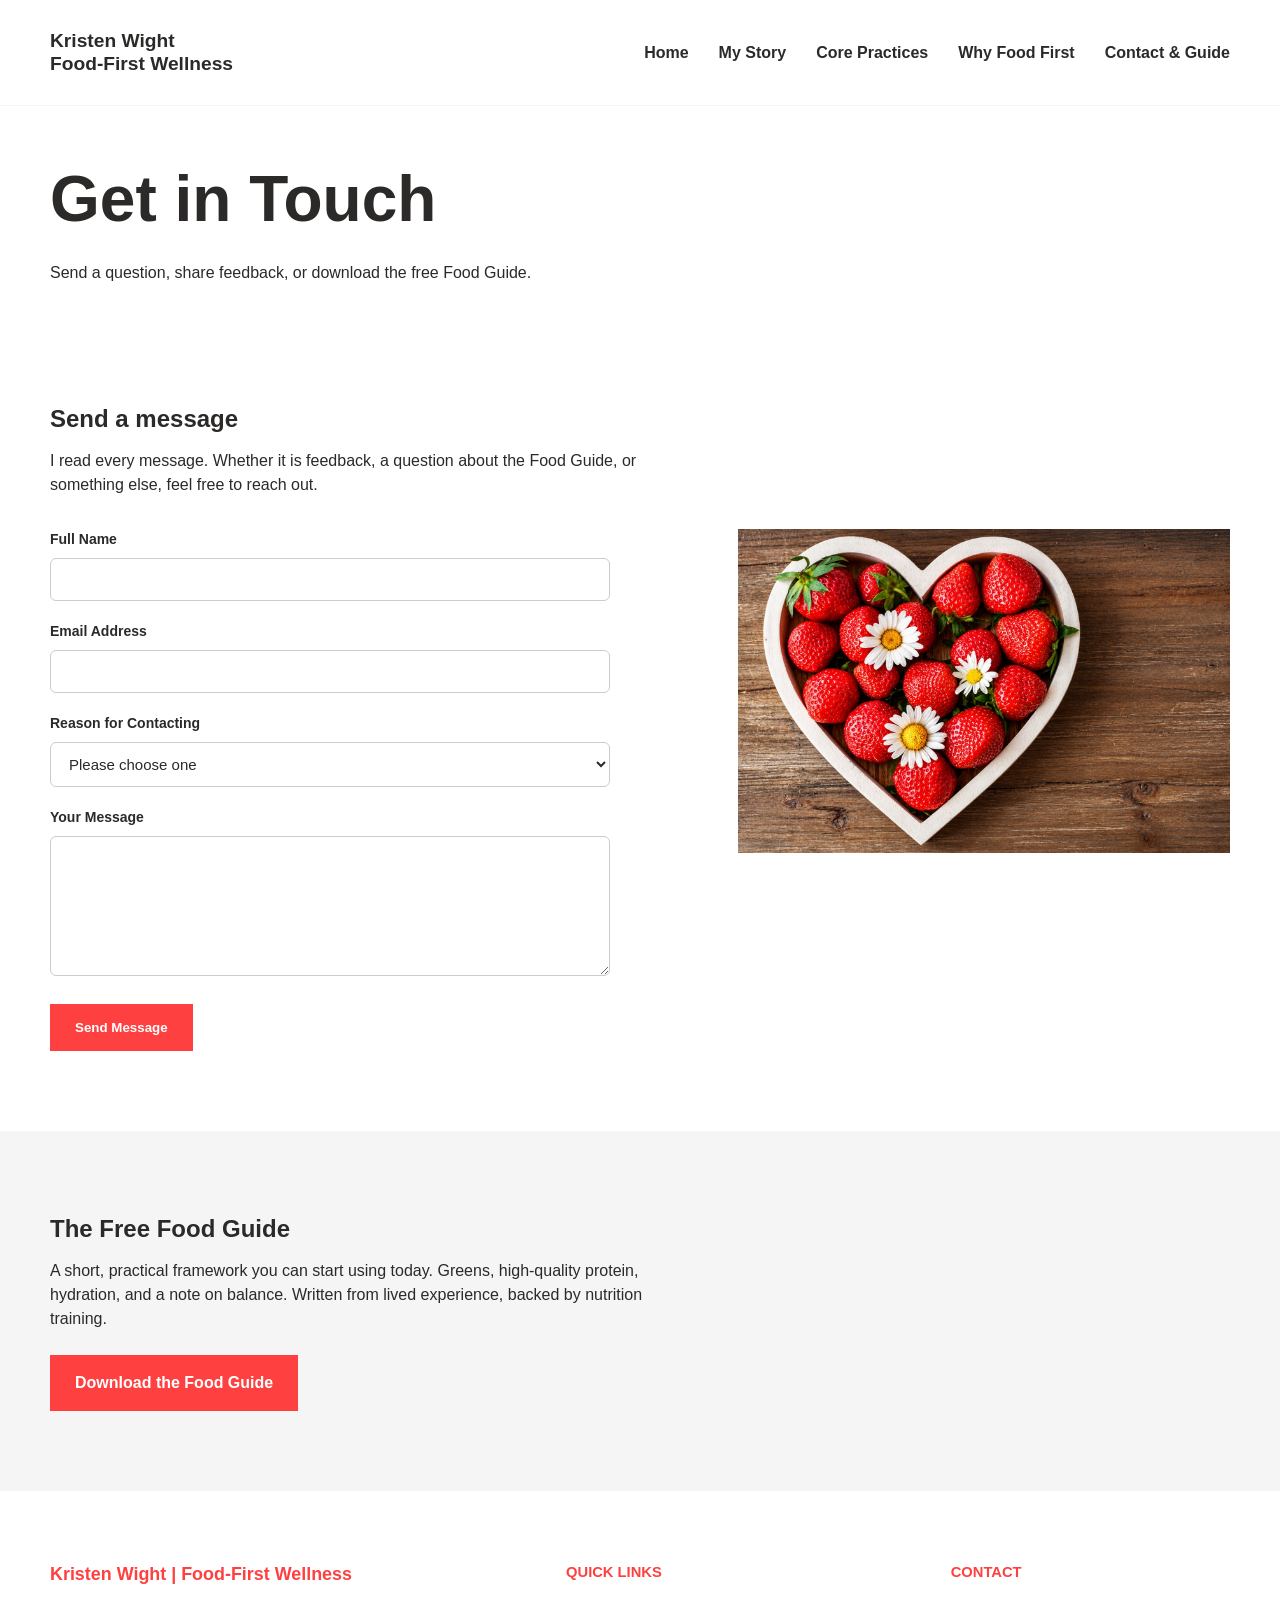
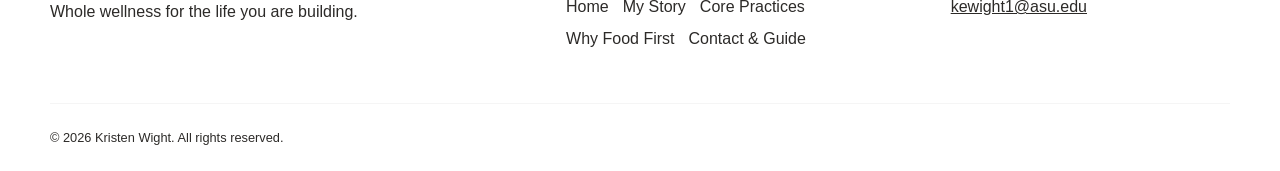
==== contact.html @ b9327a2f "add images to contact and story pages. Update styles.css" ====
<!DOCTYPE html>
<html lang="en">
<head>
  <meta charset="UTF-8">
  <meta name="viewport" content="width=device-width, initial-scale=1.0">
  <meta name="description" content="Get in touch, ask a question, or download the free Food Guide. A food-first, lifestyle-first starting point for feeling like yourself again.">
  <title>Contact & Guide | Kristen Wight | Food-First Wellness</title>
  <link rel="stylesheet" href="styles.css">
</head>
<body>
  <header class="site-header">
    <div class="container header-inner">
      <a class="brand" href="#home" aria-label="Kristen Wight Food-First Wellness home">
        <span>Kristen Wight</span>
        <span>Food-First Wellness</span>
      </a>
      <button class="menu-toggle" type="button" aria-label="Open navigation">
      </button>
      <nav class="main-nav" aria-label="Primary navigation">
        <a href="index.html">Home</a>
        <a href="story.html">My Story</a>
        <a href="practices.html">Core Practices</a>
        <a href="foodfirst.html">Why Food First</a>
        <a href="contact.html">Contact &amp; Guide</a>
      </nav>
    </div>
  </header>
  <main>
   <section class="page-hero">
    <div class="container">
      <h1>Get in Touch</h1>
      <p class="subhead">Send a question, share feedback, or download the free Food Guide.</p>
    </div>
   </section> 
<section class="contact-form">
  <div class="container">
    <h2>Send a message</h2>
    <p>I read every message. Whether it is feedback, a question about the Food Guide, or something else, feel free to reach out.</p>
    <div class="contact-grid">
      <form action="#" method="post">
        <div class="form-field">
          <label for="name">Full Name</label>
          <input type="text" id="name" name="name" required>
        </div>
        <div class="form-field">
          <label for="email">Email Address</label>
          <input type="email" id="email" name="email" required>
        </div>
        <div class="form-field">
          <label for="reason">Reason for Contacting</label>
          <select id="reason" name="reason" required>
            <option value="">Please choose one</option>
            <option value="feedback">Feedback</option>
            <option value="food-guide-question">Food Guide Question</option>
            <option value="general">General Message</option>
          </select>
        </div>
        <div class="form-field">
          <label for="message">Your Message</label>
          <textarea id="message" name="message" rows="6" required></textarea>
        </div>
        <button type="submit" class="button">Send Message</button>
      </form>
      <div class="contact-image">
        <img src="contact-image.jpg" alt="A heart-shaped container of strawberries on a wooden surface">
      </div>
    </div>
  </div>
</section>
   <section class="download-guide">
    <div class="container">
      <h2>The Free Food Guide</h2>
      <p>A short, practical framework you can start using today. Greens, high-quality protein, hydration, and a note on balance. Written from lived experience, backed by nutrition training.</p>
      <a href="food-guide.pdf" class="button" download>Download the Food Guide</a>
    </div>
   </section>
  </main>
  <footer class="site-footer" id="contact">
    <div class="container footer-grid">
      <div>
        <h2>Kristen Wight | Food-First Wellness</h2>
        <p>Whole wellness for the life you are building.</p>
      </div>
      <div>
        <h3>Quick Links</h3>
        <nav class="footer-nav" aria-label="Footer navigation">
          <a href="#home">Home</a>
          <a href="#story">My Story</a>
          <a href="#practices">Core Practices</a>
          <a href="#why-food-first">Why Food First</a>
          <a href="#contact">Contact &amp; Guide</a>
        </nav>
      </div>
      <div>
        <h3>Contact</h3>
        <a href="mailto:kewight1@asu.edu">kewight1@asu.edu</a>
      </div>
    </div>
    <div class="container copyright">
      <p>&copy; 2026 Kristen Wight. All rights reserved.</p>
    </div>
  </footer>
</body>
</html>
---- styles.css ----
* { box-sizing: border-box;}
:root {
  --text: #2C2A28;
  --background: #FFFFFF;
  --primary: #1F1F1F;
  --secondary: #f5f5f5;
  --accent: #FF4040;
  --max-width: 1180px;
}
body {
  margin: 0;
  color: var(--text);
  background: var(--background);
  font-family: "Montserrat", Arial, Helvetica, sans-serif;
  line-height: 1.5;
}
img {
  display: block;
  width: 100%;
}
.container {
  width: min(var(--max-width), calc(100% - 48px));
  margin: 0 auto;
}
.site-header {
  background: var(--background);
  border-bottom: 1px solid var(--secondary);
}
.header-inner {
  min-height: 105px;
  display: flex;
  align-items: center;
  justify-content: space-between;
  gap: 32px;
}
.brand {
  display: flex;
  flex-direction: column;
  color: var(--text);
  font-size: 1.2rem;
  font-weight: 700;
  line-height: 1.15;
  text-decoration: none;
}
.main-nav {
  display: flex;
  align-items: center;
  gap: 30px;
}
.main-nav a {
  color: var(--text);
  font-weight: 700;
  text-decoration: none;
}
.main-nav a:hover,
.footer-nav a:hover,
.text-link:hover {
  color: var(--accent);
  text-decoration: underline;
  text-underline-offset: 4px;
}
.menu-toggle {
  display: none;
  padding: 10px 14px;
  color: var(--text);
  background: transparent;
  border: 1px solid var(--text);
  font: inherit;
  font-weight: 700;
}
.hero {
  padding: 88px 0;
  background: var(--background);
}
.hero-grid {
  display: grid;
  grid-template-columns: 0.85fr 1.15fr;
  align-items: center;
  gap: 72px;
}
.hero-content { max-width: 470px; }
h1,
h2,
h3,
p { margin-top: 0; }
h1 {
  margin-bottom: 28px;
  font-size: clamp(2.6rem, 5vw, 4.7rem);
  line-height: 1.05;
}
.hero-content p {
  max-width: 390px;
  margin-bottom: 34px;
  font-size: 1.15rem;
}
.button {
  display: inline-block;
  padding: 15px 24px;
  color: var(--background);
  background: var(--accent);
  border: 1px solid var(--accent);
  font-weight: 700;
  text-decoration: none;
}
.button:hover {
  color: var(--accent);
  background: transparent;
  border-color: var(--accent);
}
.text-link {
  display: inline-block;
  margin-top: 34px;
  color: var(--text);
  font-weight: 700;
  text-decoration: underline;
  text-underline-offset: 4px;
}
.text-link:hover {
  color: var(--accent);
}
.hero-image {
  min-height: 525px;
  overflow: hidden;
}
.introduction {
  padding: 100px 0;
  background: var(--secondary);
}
.intro-grid {
  display: grid;
  grid-template-columns: 0.8fr 1.2fr;
  align-items: center;
  gap: 110px;
}
.headshot {
  width: min(100%, 360px);
  aspect-ratio: 1 / 1;
  margin-inline: auto;
  overflow: hidden;
  border-radius: 50%;
  background: var(--background);
}
.intro-content { max-width: 590px; }
.food-first {
  padding: 100px 0 110px;
  background: var(--background);
}
.section-title { text-align: center; }
.approach-grid {
  display: grid;
  grid-template-columns: repeat(3, 1fr);
  gap: 28px;
  margin-top: 52px;
}
.approach-card {
  min-height: 335px;
  padding: 40px 34px;
  background: var(--background);
  border: 1px solid var(--text);
}
.icon img {
  width: 70px;
  height: 70px;
  object-fit: contain;
  margin: 0 auto 20px;
}
.approach-card h3 {
  margin-bottom: 12px;
  font-size: 1.8rem;
}
.approach-card p {
  min-height: 76px;
}
.approach-card a {
  color: var(--accent);
  font-weight: 700;
  text-decoration: none;
}
.video-section {
  padding: 100px 0;
  background: var(--secondary);
}
.video-content { text-align: center; }
.video-wrapper {
  width: min(100%, 790px);
  aspect-ratio: 16 / 9;
  margin: 42px auto 0;
  overflow: hidden;
  background: #000000;
}
.video-wrapper iframe,
.video-wrapper video {
  display: block;
  width: 100%;
  height: 100%;
  border: 0;
}
.page-banner {
  width: 100%;
  max-height: 320px;
  overflow: hidden;
}
.page-banner img {
  width: 100%;
  height: 320px;
  object-fit: cover;
  display:block
}
.page-hero {
  padding-top: 60px;
  padding-bottom: 20px;
}
.contact-form {
  padding: 80px 0;
}
.contact-form h2 {
  margin-bottom: 12px;
}
.contact-form> .container > p {
  margin-bottom: 32px;
  max-width: 640px;
}
.contact-form form {
  max-width: 560px;
}
.form-field {
  display: flex;
  flex-direction: column;
  margin-bottom: 20px;
}
.form-field label {
  margin-bottom: 8px;
  font-weight: 600;
  font-size: 14px;
  color: var(--text);
}
.form-field input,
.form-field select,
.form-field textarea {
  padding: 12px 14px;
  color: var(--text);
  background: var(--background);
  border: 1px solid #cccccc;
  border-radius: 6px;
  font-family: inherit;
  font-size: 15px;
  width: 100%;
}
.form-field input:focus,
.form-field select:focus,
.form-field textarea:focus {
  outline: none;
  border-color: var(--accent);
}
.form-field textarea {
  resize: vertical;
  min-height: 140px;
}
.contact-form form button[type="submit"] {
  margin-top: 8px;
}
.contact-grid {
  display: grid;
  grid-template-columns: 1.3fr 1fr;
  gap: 48px;
  align-items: start;
}
.contact-image {
  width: 100%;
  height: auto;
  border-radius: 8px;
  display: block;
}
@media (max-width: 768px) {
  .contact-grid {
    grid-template-columns: 1fr;
  }
}
.download-guide {
  padding: 80px 0;
  background-color: var(--secondary);
}
.download-guide h2 {
  margin-bottom: 12px;
}
.download-guide p {
  margin-bottom: 24px;
  max-width: 640px;
}
.site-footer {
  padding: 70px 0 24px;
  background: var(--background);
}
.footer-grid {
  display: grid;
  grid-template-columns: 1.4fr 1fr 0.85fr;
  gap: 56px;
  padding-bottom: 52px;
  border-bottom: 1px solid var(--secondary);
}
.site-footer a {
  color: var(--text);
  text-decoration: underline;
}
.site-footer h2,
.site-footer h3 { color: var(--accent); margin-bottom: 12px; }
.site-footer h2 { color: var(--accent); font-size: 1.12rem; }
.site-footer h3 { color: var(--accent);
  font-size: 0.92rem;
  text-transform: uppercase;
}
.footer-nav {
  display: flex;
  flex-wrap: wrap;
  gap: 8px 14px;
}
.footer-nav a {
  color: var(--text);
  text-decoration: none;
}
.footer-nav a:hover {
  color: var(--accent);
  text-decoration: underline;
}
.copyright {
  padding-top: 24px;
}
.copyright { padding-top: 24px; }
.copyright p {
  margin-bottom: 0;
  font-size: 0.8rem;
}
@media (max-width: 850px) {
  .header-inner { min-height: 82px; }
  .main-nav { display: none; }
  .menu-toggle { display: inline-block; }
  .hero-grid,
  .intro-grid {
    grid-template-columns: 1fr;
    gap: 48px;
  }
  .hero { padding: 68px 0; }
  .hero-image { min-height: 410px; }
  .intro-grid { text-align: center; }
  .approach-grid { grid-template-columns: 1fr; }
  .approach-card { min-height: auto; }
  .footer-grid { grid-template-columns: 1fr 1fr; }
}
@media (max-width: 560px) {
  .container { width: min(100% - 32px, var(--max-width)); }
  .brand { font-size: 1rem; }
  h1 { font-size: 2.55rem; }
  .hero-image { min-height: 310px; }
  .introduction,
  .food-first,
  .video-section { padding: 72px 0; }
  .footer-grid {
    grid-template-columns: 1fr;
    gap: 34px;
  }
}
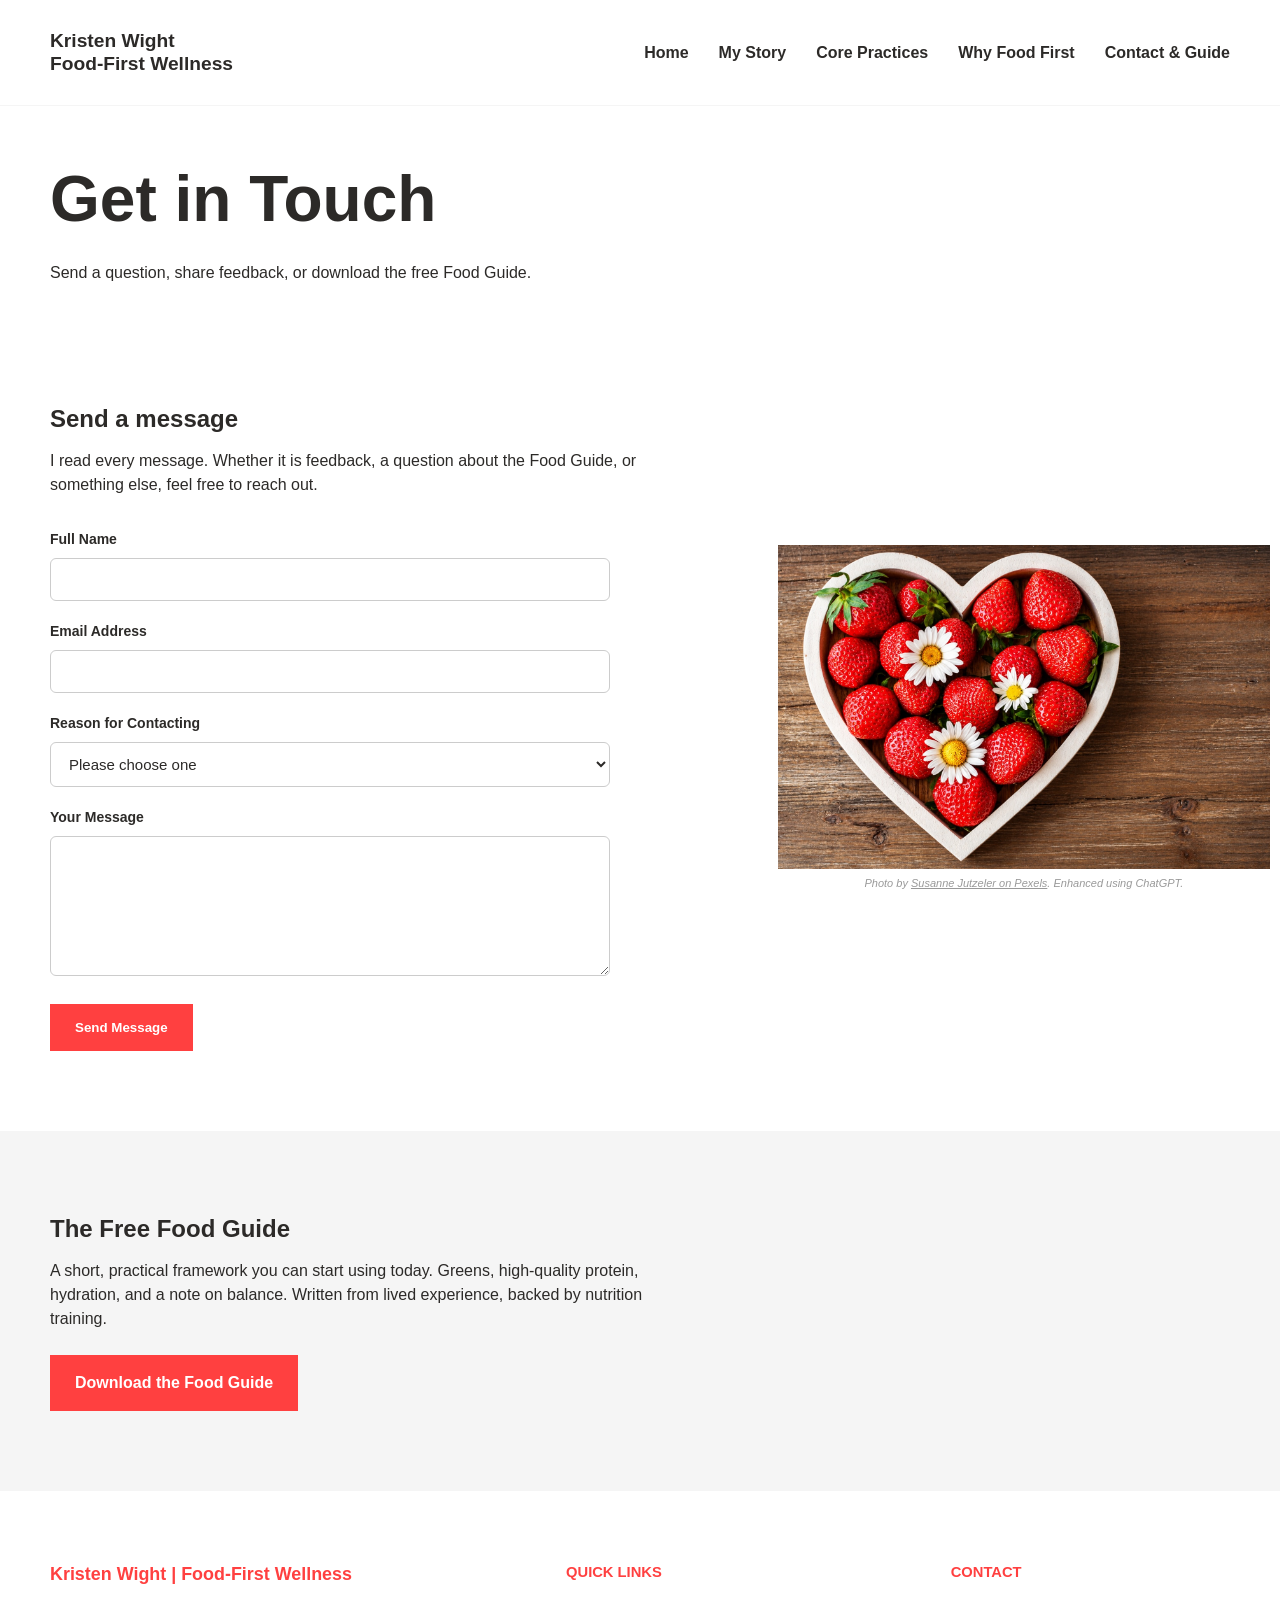
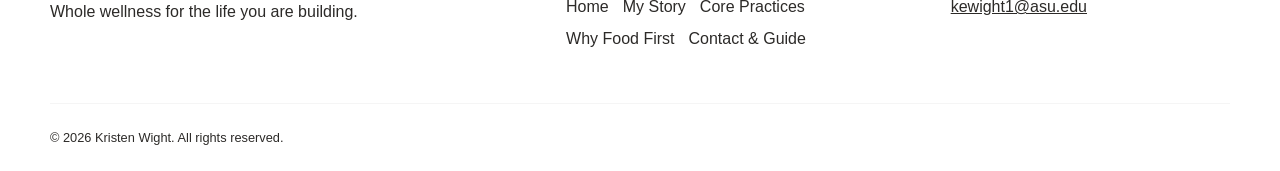
==== commit cf815540: "add image credits to home, My Story, and Contact pages" ====
--- a/contact.html
+++ b/contact.html
@@ -61,9 +61,12 @@
         </div>
         <button type="submit" class="button">Send Message</button>
       </form>
-      <div class="contact-image">
-        <img src="contact-image.jpg" alt="A heart-shaped container of strawberries on a wooden surface">
-      </div>
+      <figure class="contact-image">
+  <img src="contact-image.jpg" alt="A heart-shaped container of fresh strawberries">
+  <figcaption class="photo-credit">
+    Photo by <a href="https://www.pexels.com/@suju/" target="_blank" rel="noopener noreferrer">Susanne Jutzeler on Pexels</a>. Enhanced using ChatGPT.
+  </figcaption>
+</figure>
     </div>
   </div>
 </section>
--- a/styles.css
+++ b/styles.css
@@ -197,8 +197,7 @@
 }
 .page-banner {
   width: 100%;
-  max-height: 320px;
-  overflow: hidden;
+  margin: 0;
 }
 .page-banner img {
   width: 100%;
@@ -286,6 +285,21 @@
 .download-guide p {
   margin-bottom: 24px;
   max-width: 640px;
+}
+.photo-credit {
+  font-size: 11px;
+  color: #999;
+  text-align: center;
+  font-style: italic;
+  padding: 6px 16px;
+  line-height: 1.5;
+}
+.photo-credit a {
+  color: #999;
+  text-decoration: underline;
+}
+.photo-credit a:hover {
+  color: var(--accent);
 }
 .site-footer {
   padding: 70px 0 24px;
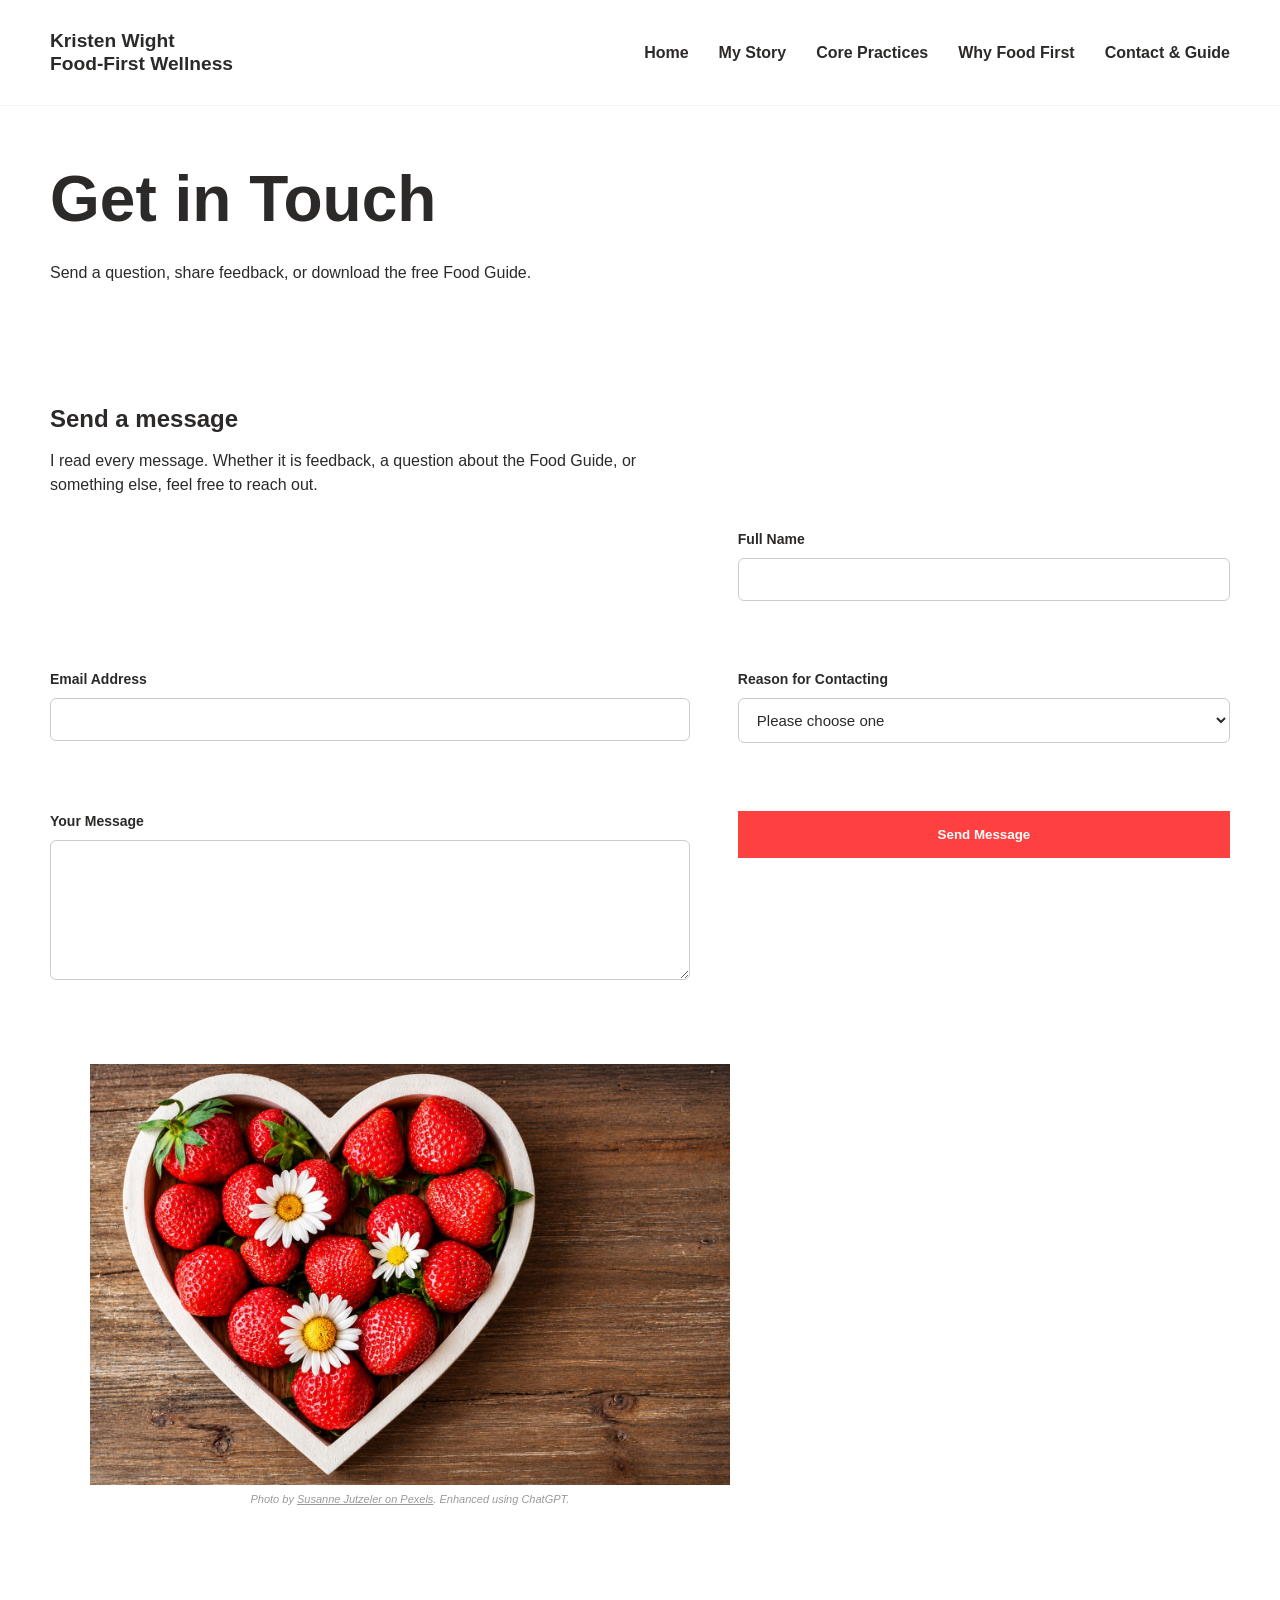
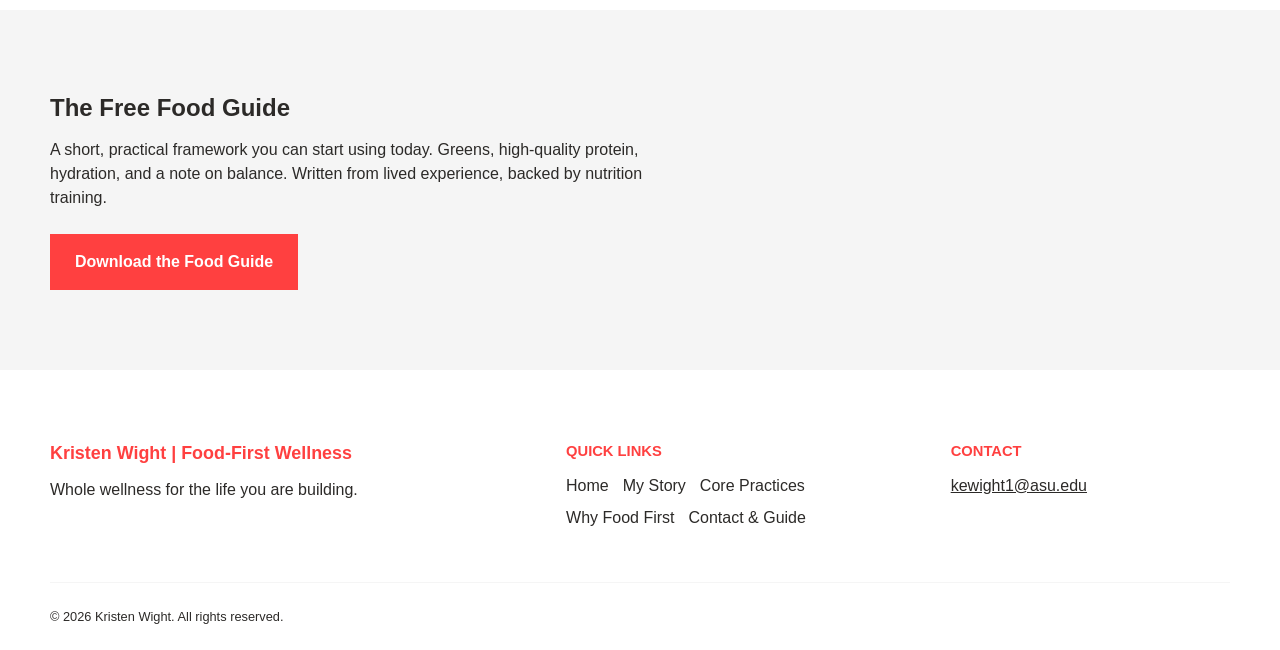
==== commit 239ed5a6: "Update Formspree endpoint to modern form ID format" ====
--- a/contact.html
+++ b/contact.html
@@ -4,6 +4,7 @@
   <meta charset="UTF-8">
   <meta name="viewport" content="width=device-width, initial-scale=1.0">
   <meta name="description" content="Get in touch, ask a question, or download the free Food Guide. A food-first, lifestyle-first starting point for feeling like yourself again.">
+  <meta name="referrer" content="origin">
   <title>Contact & Guide | Kristen Wight | Food-First Wellness</title>
   <link rel="stylesheet" href="styles.css">
 </head>
@@ -37,7 +38,7 @@
     <h2>Send a message</h2>
     <p>I read every message. Whether it is feedback, a question about the Food Guide, or something else, feel free to reach out.</p>
     <div class="contact-grid">
-      <form action="#" method="post">
+      <form action="https://formspree.io/f/https://formspree.io/f/xkjoojoe" method="post"></form>
         <div class="form-field">
           <label for="name">Full Name</label>
           <input type="text" id="name" name="name" required>
@@ -87,11 +88,11 @@
       <div>
         <h3>Quick Links</h3>
         <nav class="footer-nav" aria-label="Footer navigation">
-          <a href="#home">Home</a>
-          <a href="#story">My Story</a>
-          <a href="#practices">Core Practices</a>
-          <a href="#why-food-first">Why Food First</a>
-          <a href="#contact">Contact &amp; Guide</a>
+          <a href="index.html">Home</a>
+          <a href="story.html">My Story</a>
+          <a href="practices.html">Core Practices</a>
+          <a href="foodfirst.html">Why Food First</a>
+          <a href="contact.html">Contact &amp; Guide</a>
         </nav>
       </div>
       <div>
--- a/styles.css
+++ b/styles.css
@@ -208,6 +208,31 @@
 .page-hero {
   padding-top: 60px;
   padding-bottom: 20px;
+}
+.practices-table {
+  width: 100%;
+  border-collapse: collapse;
+  margin-top: 24px;
+  font-size: 14px;
+}
+.practices-table th {
+  background-color: var(--secondary);
+  color: var(--text);
+  text-align: left;
+  padding: 14px 16px;
+  font-weight: 600;
+  border-bottom: 3px solid var(--accent);
+}
+.practices-table td {
+  padding: 14px 16px;
+  border-bottom: 1px solid #CCCCCC;
+  vertical-align: top;
+}
+.practices-table tr:last-child td {
+  border-bottom: none;
+}
+.practices-table tr:hover td {
+  background-color: #fafafa;
 }
 .contact-form {
   padding: 80px 0;
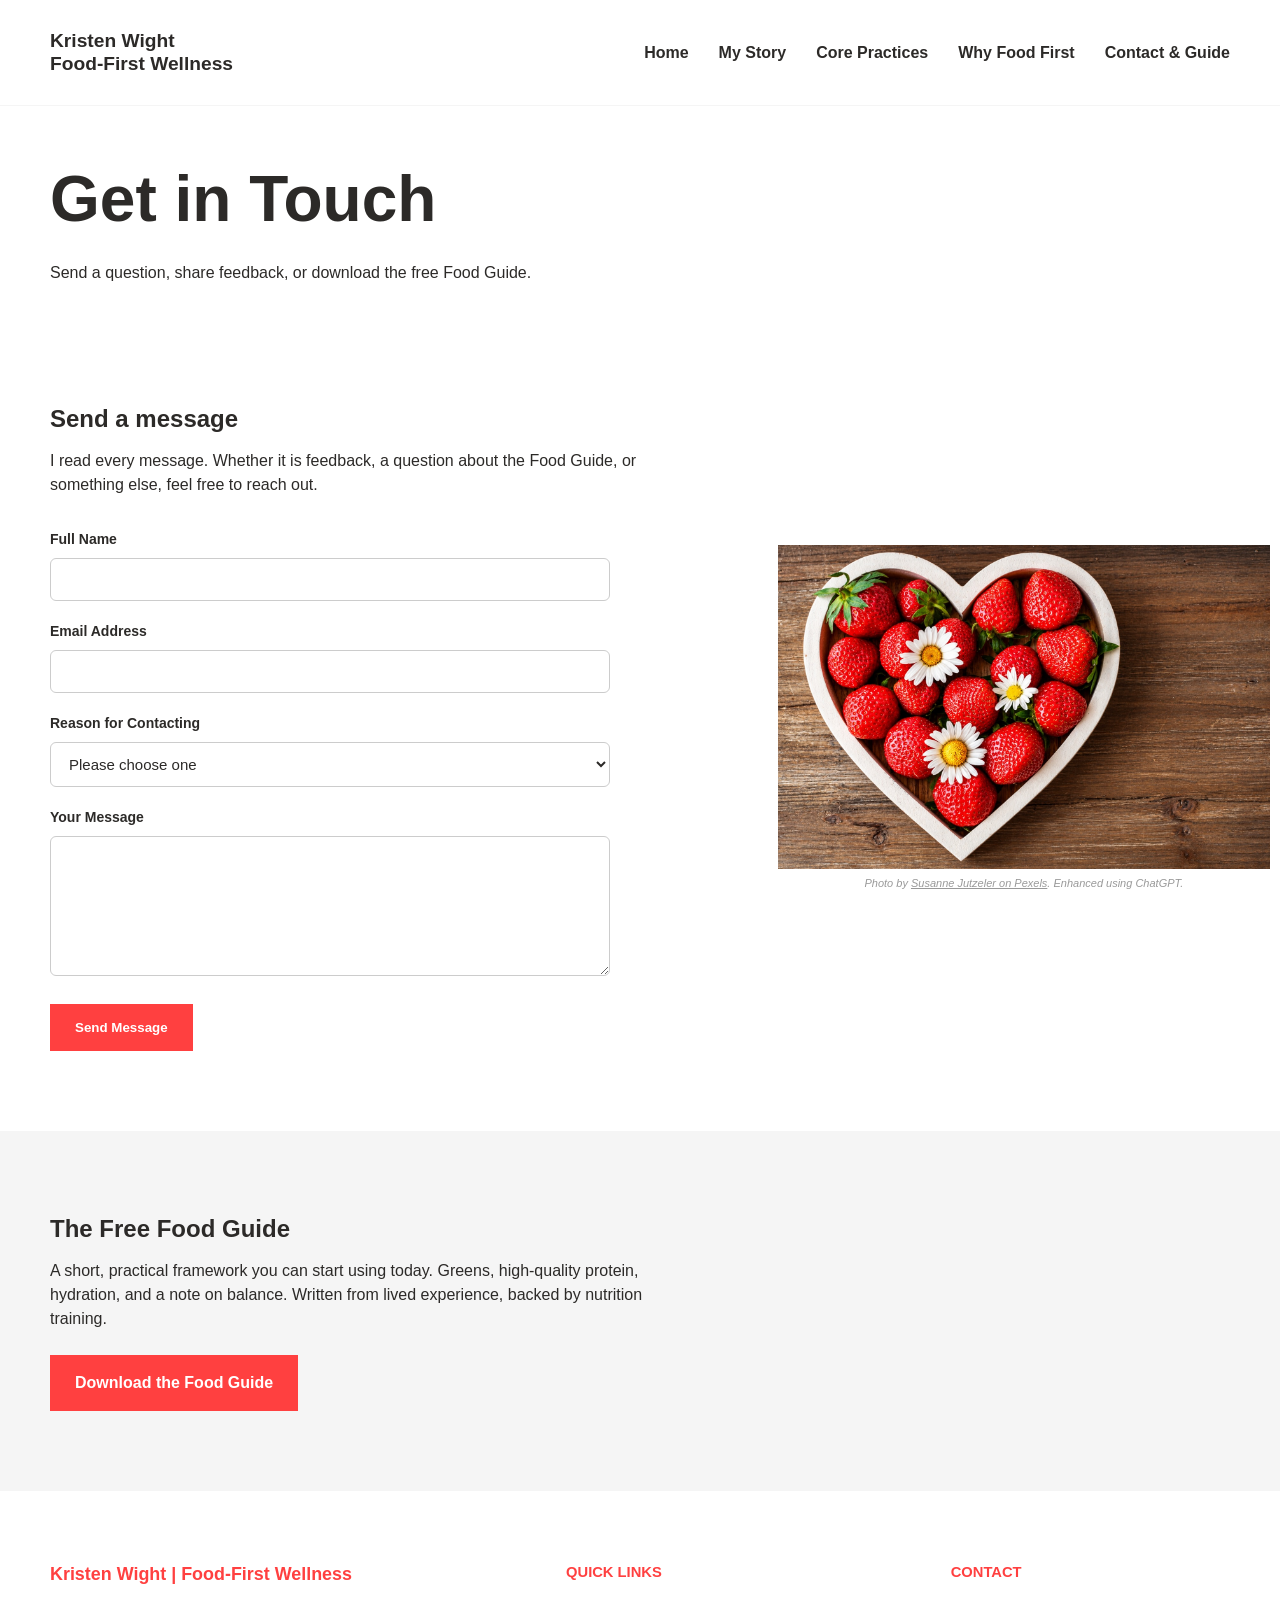
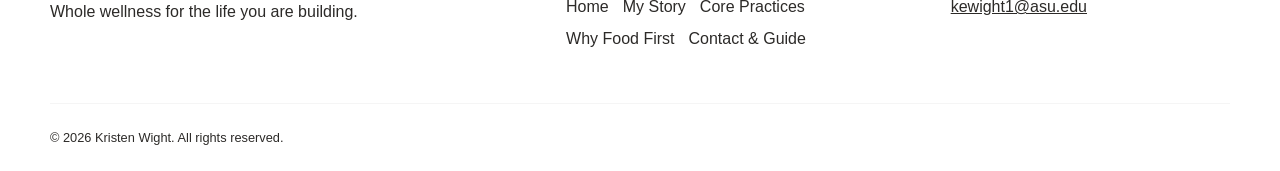
==== commit 07f89eff: "Fix form structure to properly wrap form fields" ====
--- a/contact.html
+++ b/contact.html
@@ -38,7 +38,7 @@
     <h2>Send a message</h2>
     <p>I read every message. Whether it is feedback, a question about the Food Guide, or something else, feel free to reach out.</p>
     <div class="contact-grid">
-      <form action="https://formspree.io/f/https://formspree.io/f/xkjoojoe" method="post"></form>
+      <form action="https://formspree.io/f/xkjoojoe" method="post">
         <div class="form-field">
           <label for="name">Full Name</label>
           <input type="text" id="name" name="name" required>
